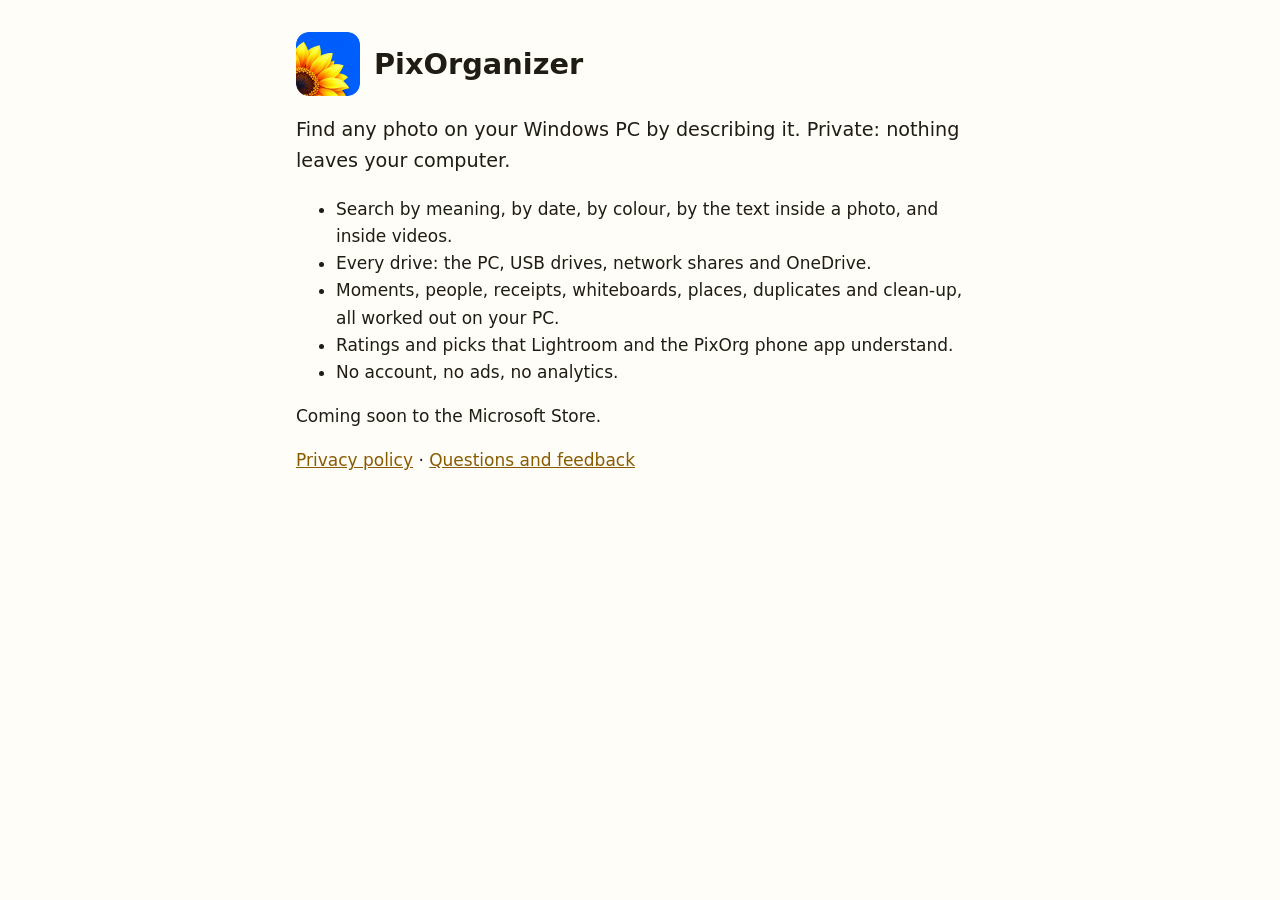
==== index.html @ e7cf0bdd "PixOrganizer home page and privacy policy Co-Authored-By: Claude Opus 5.5 <noreply@anthropic.com>" ====
<!doctype html>
<html lang="en">
<head>
<meta charset="utf-8">
<meta name="viewport" content="width=device-width, initial-scale=1">
<title>PixOrganizer</title>
<link rel="icon" href="app_icon.png">
<link rel="stylesheet" href="style.css">
</head>
<body>
<main>
<header><img src="app_icon.png" alt="" width="64" height="64"><h1>PixOrganizer</h1></header>
<p class="lead">Find any photo on your Windows PC by describing it. Private: nothing leaves your computer.</p>
<ul>
<li>Search by meaning, by date, by colour, by the text inside a photo, and inside videos.</li>
<li>Every drive: the PC, USB drives, network shares and OneDrive.</li>
<li>Moments, people, receipts, whiteboards, places, duplicates and clean-up, all worked out on your PC.</li>
<li>Ratings and picks that Lightroom and the PixOrg phone app understand.</li>
<li>No account, no ads, no analytics.</li>
</ul>
<p>Coming soon to the Microsoft Store.</p>
<p><a href="privacy/">Privacy policy</a> · <a href="https://github.com/bull1210/pixorganizer/issues">Questions and feedback</a></p>
</main>
</body>
</html>
---- style.css ----
:root { --bg: #fffdf7; --fg: #1f1c14; --muted: #6b6455; --link: #8a5a00; --code: #f2ecdc; }
@media (prefers-color-scheme: dark) { :root { --bg: #17150f; --fg: #ece6d6; --muted: #a59d8a; --link: #f2b84b; --code: #2a261c; } }
* { box-sizing: border-box; }
body { margin: 0; background: var(--bg); color: var(--fg); font: 17px/1.6 "Segoe UI", system-ui, sans-serif; }
main { max-width: 720px; margin: 0 auto; padding: 32px 16px 64px; }
header { display: flex; align-items: center; gap: 14px; }
header img { border-radius: 12px; }
h1 { font-size: 1.8rem; margin: 0; }
h2 { font-size: 1.15rem; margin-top: 2rem; }
.lead { font-size: 1.2rem; }
.muted { color: var(--muted); }
a { color: var(--link); }
code { background: var(--code); padding: 1px 5px; border-radius: 4px; word-break: break-all; }
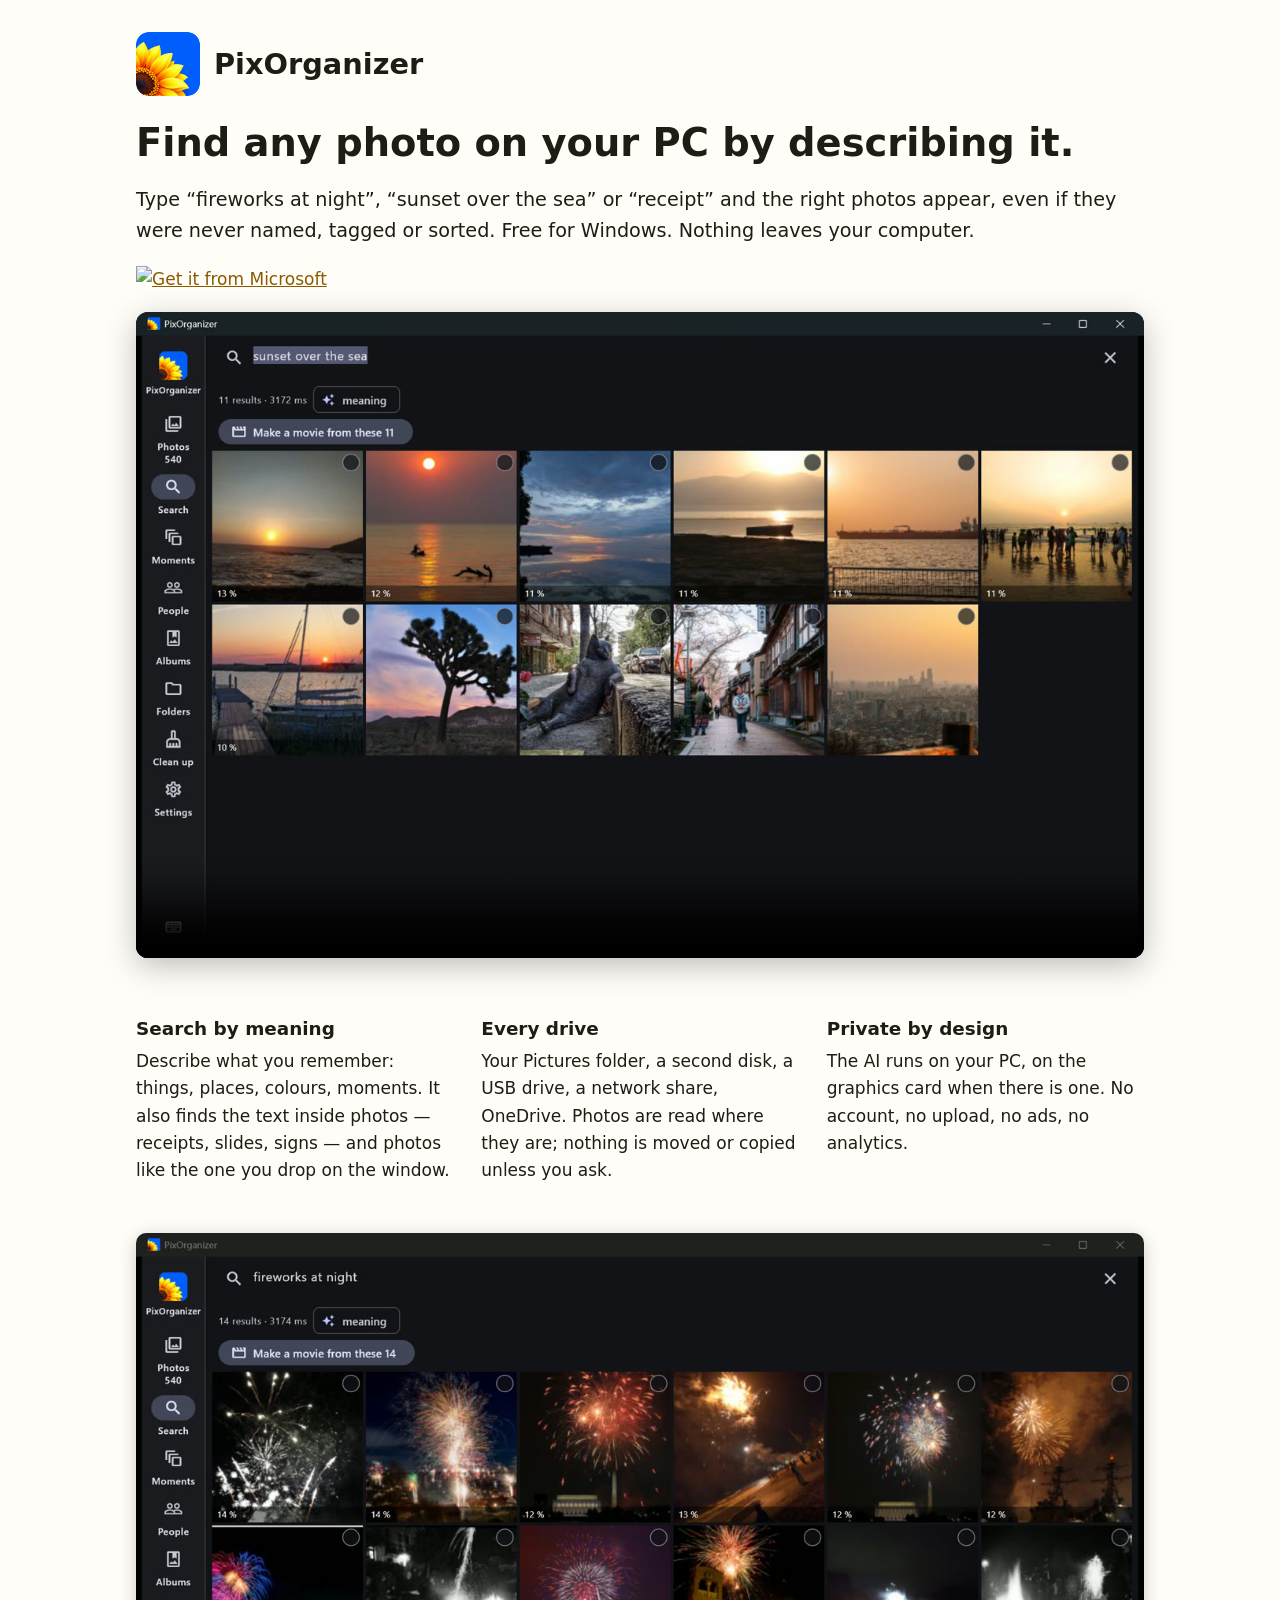
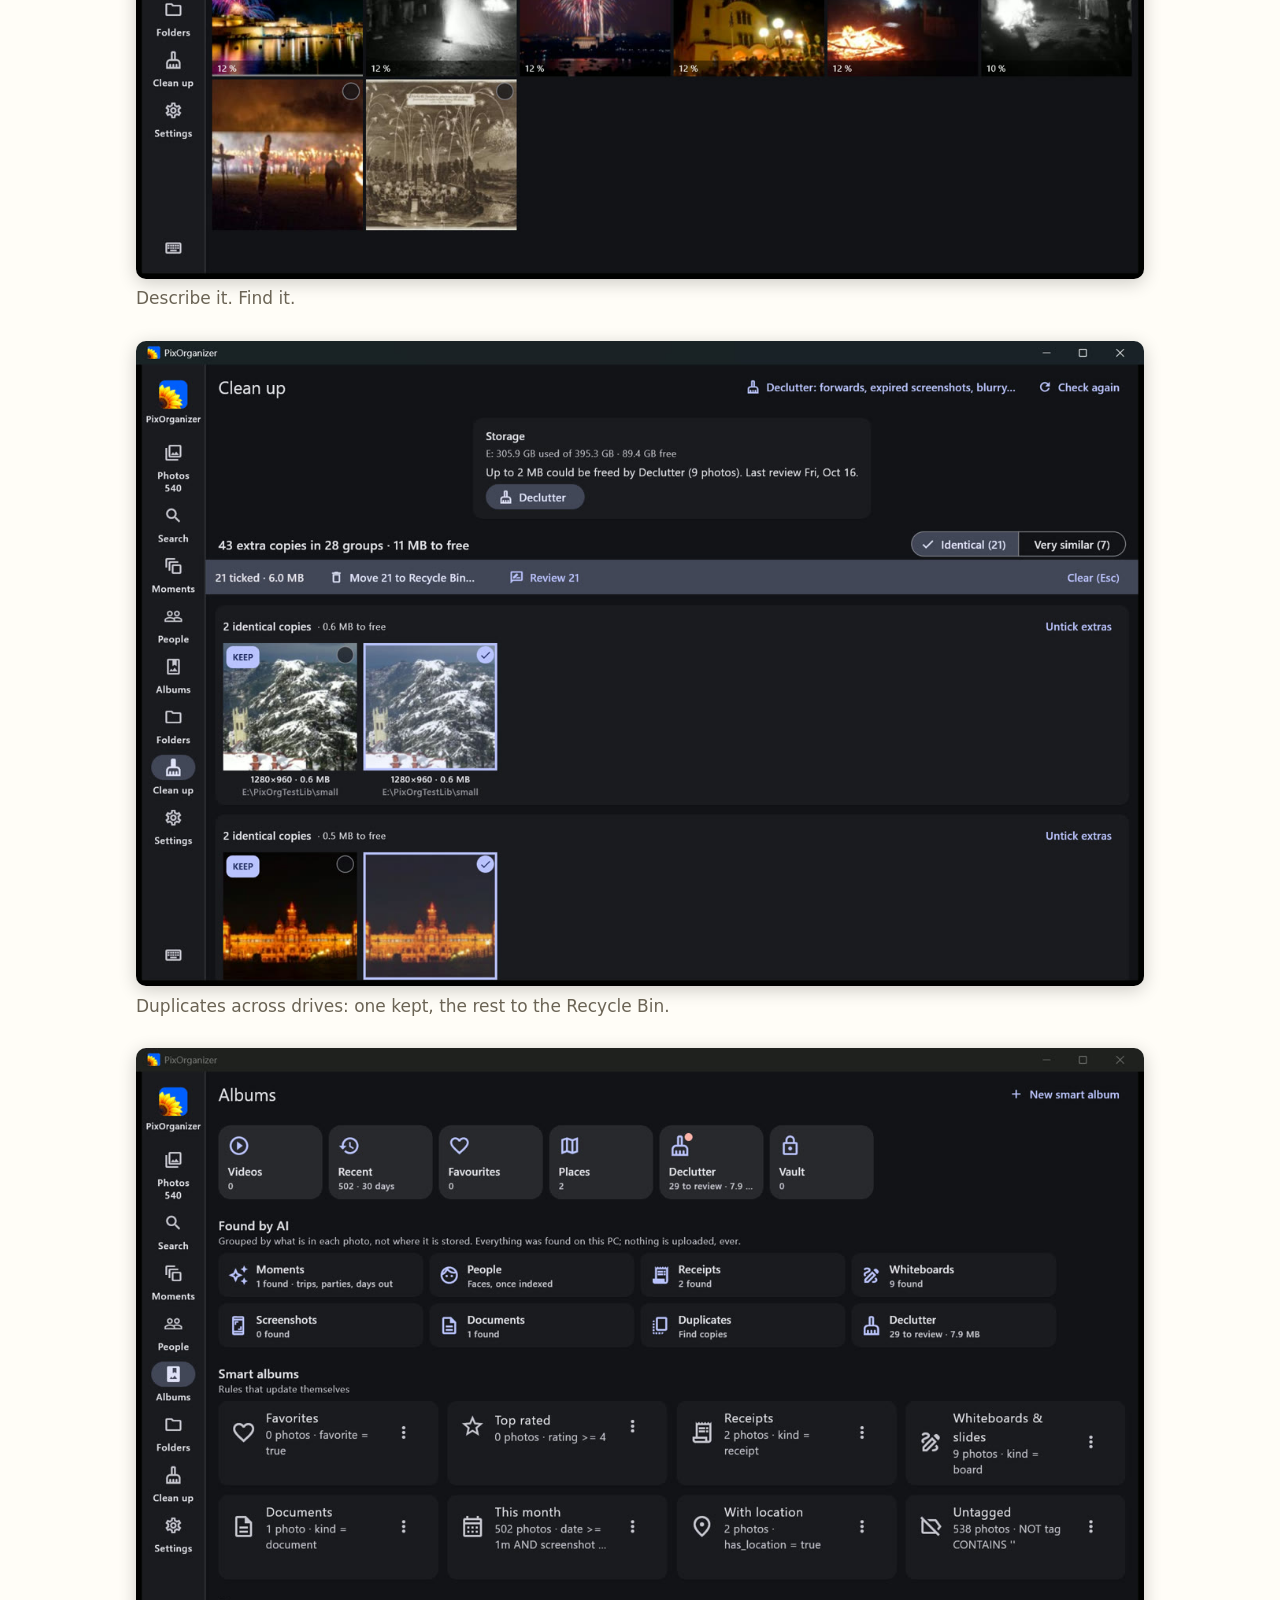
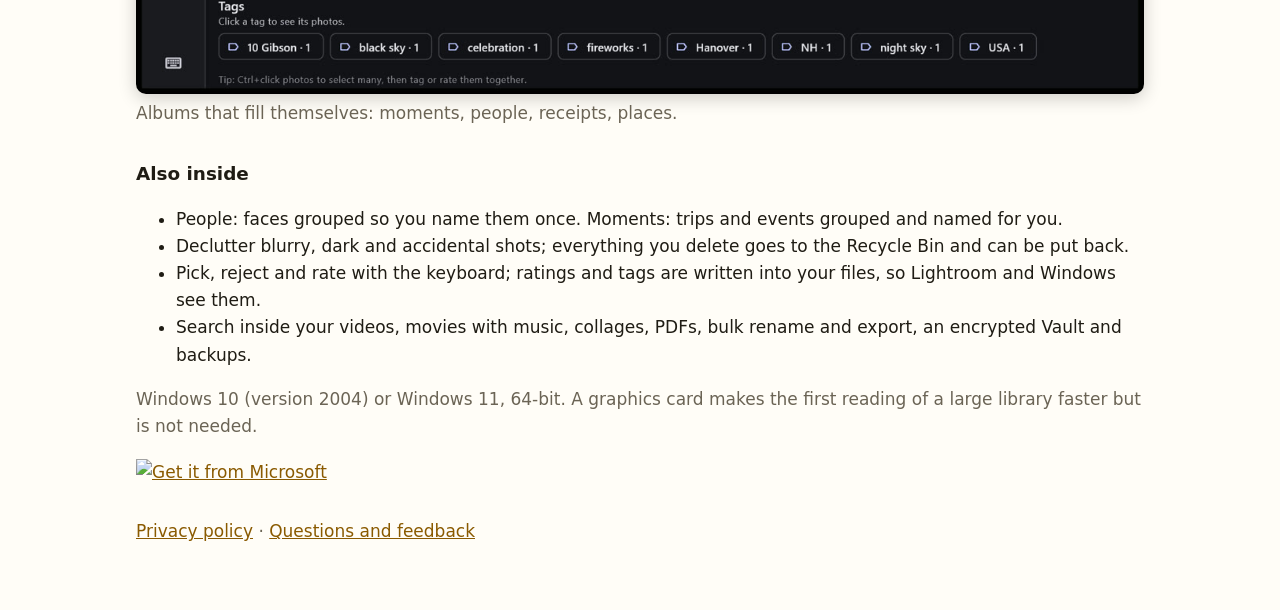
==== commit ea265249: "Home page: demo video, Microsoft Store badge, three screenshots Co-Authored-By: Claude Opus 5.5 <nor" ====
--- a/index.html
+++ b/index.html
@@ -4,22 +4,52 @@
 <meta charset="utf-8">
 <meta name="viewport" content="width=device-width, initial-scale=1">
 <title>PixOrganizer</title>
+<meta name="description" content="Find any photo on your Windows PC by describing it. Free, private: nothing leaves your computer.">
+<meta property="og:title" content="PixOrganizer: find any photo on your PC by describing it">
+<meta property="og:description" content="Free for Windows. Search by meaning, people, moments, duplicates and clean-up, all on your PC. Nothing is uploaded.">
+<meta property="og:image" content="https://bull1210.github.io/pixorganizer/media/poster.jpg">
 <link rel="icon" href="app_icon.png">
 <link rel="stylesheet" href="style.css">
 </head>
 <body>
-<main>
+<main class="home">
 <header><img src="app_icon.png" alt="" width="64" height="64"><h1>PixOrganizer</h1></header>
-<p class="lead">Find any photo on your Windows PC by describing it. Private: nothing leaves your computer.</p>
+
+<section class="hero">
+<p class="tagline">Find any photo on your PC by describing it.</p>
+<p class="lead">Type “fireworks at night”, “sunset over the sea” or “receipt” and the right photos appear, even if they were never named, tagged or sorted. Free for Windows. Nothing leaves your computer.</p>
+<p class="store"><a href="https://apps.microsoft.com/detail/9NWN0FX2PC3D?mode=direct"><img src="https://get.microsoft.com/images/en-us%20dark.svg" width="200" alt="Get it from Microsoft"></a></p>
+</section>
+
+<video class="demo" src="media/demo.mp4" poster="media/poster.jpg" autoplay muted loop playsinline controls preload="metadata">
+<a href="media/demo.mp4">Watch the demo</a>
+</video>
+
+<section class="points">
+<div><h2>Search by meaning</h2><p>Describe what you remember: things, places, colours, moments. It also finds the text inside photos — receipts, slides, signs — and photos like the one you drop on the window.</p></div>
+<div><h2>Every drive</h2><p>Your Pictures folder, a second disk, a USB drive, a network share, OneDrive. Photos are read where they are; nothing is moved or copied unless you ask.</p></div>
+<div><h2>Private by design</h2><p>The AI runs on your PC, on the graphics card when there is one. No account, no upload, no ads, no analytics.</p></div>
+</section>
+
+<section class="shots">
+<figure><img src="media/search.jpg" alt="Search results for “fireworks at night”" loading="lazy" width="1280" height="820"><figcaption>Describe it. Find it.</figcaption></figure>
+<figure><img src="media/cleanup.jpg" alt="Clean up: identical copies with one marked KEEP" loading="lazy" width="1280" height="820"><figcaption>Duplicates across drives: one kept, the rest to the Recycle Bin.</figcaption></figure>
+<figure><img src="media/albums.jpg" alt="Albums found by AI: moments, people, receipts, whiteboards" loading="lazy" width="1280" height="820"><figcaption>Albums that fill themselves: moments, people, receipts, places.</figcaption></figure>
+</section>
+
+<section>
+<h2>Also inside</h2>
 <ul>
-<li>Search by meaning, by date, by colour, by the text inside a photo, and inside videos.</li>
-<li>Every drive: the PC, USB drives, network shares and OneDrive.</li>
-<li>Moments, people, receipts, whiteboards, places, duplicates and clean-up, all worked out on your PC.</li>
-<li>Ratings and picks that Lightroom and the PixOrg phone app understand.</li>
-<li>No account, no ads, no analytics.</li>
+<li>People: faces grouped so you name them once. Moments: trips and events grouped and named for you.</li>
+<li>Declutter blurry, dark and accidental shots; everything you delete goes to the Recycle Bin and can be put back.</li>
+<li>Pick, reject and rate with the keyboard; ratings and tags are written into your files, so Lightroom and Windows see them.</li>
+<li>Search inside your videos, movies with music, collages, PDFs, bulk rename and export, an encrypted Vault and backups.</li>
 </ul>
-<p>Coming soon to the Microsoft Store.</p>
-<p><a href="privacy/">Privacy policy</a> · <a href="https://github.com/bull1210/pixorganizer/issues">Questions and feedback</a></p>
+<p class="muted">Windows 10 (version 2004) or Windows 11, 64-bit. A graphics card makes the first reading of a large library faster but is not needed.</p>
+</section>
+
+<p class="store"><a href="https://apps.microsoft.com/detail/9NWN0FX2PC3D?mode=direct"><img src="https://get.microsoft.com/images/en-us%20dark.svg" width="200" alt="Get it from Microsoft"></a></p>
+<footer><a href="privacy/">Privacy policy</a> · <a href="https://github.com/bull1210/pixorganizer/issues">Questions and feedback</a></footer>
 </main>
 </body>
 </html>
--- a/style.css
+++ b/style.css
@@ -11,3 +11,19 @@
 .muted { color: var(--muted); }
 a { color: var(--link); }
 code { background: var(--code); padding: 1px 5px; border-radius: 4px; word-break: break-all; }
+
+/* Home page */
+main.home { max-width: 1040px; }
+.hero { margin-top: 1.5rem; }
+.tagline { font-size: clamp(1.6rem, 4vw, 2.4rem); font-weight: 600; line-height: 1.2; margin: 0 0 .6rem; }
+.store { margin: 1.2rem 0; }
+.store img { display: block; height: auto; }
+.demo { display: block; width: 100%; height: auto; border-radius: 12px; background: #111; box-shadow: 0 8px 30px rgba(0,0,0,.25); }
+.points { display: grid; grid-template-columns: repeat(auto-fit, minmax(240px, 1fr)); gap: 8px 28px; margin-top: 1.5rem; }
+.points h2 { margin-bottom: .3rem; }
+.points p { margin-top: 0; }
+.shots { display: grid; gap: 28px; margin-top: 2rem; }
+.shots figure { margin: 0; }
+.shots img { display: block; width: 100%; height: auto; border-radius: 10px; box-shadow: 0 4px 18px rgba(0,0,0,.2); }
+.shots figcaption { color: var(--muted); margin-top: .4rem; }
+footer { margin-top: 2rem; color: var(--muted); }
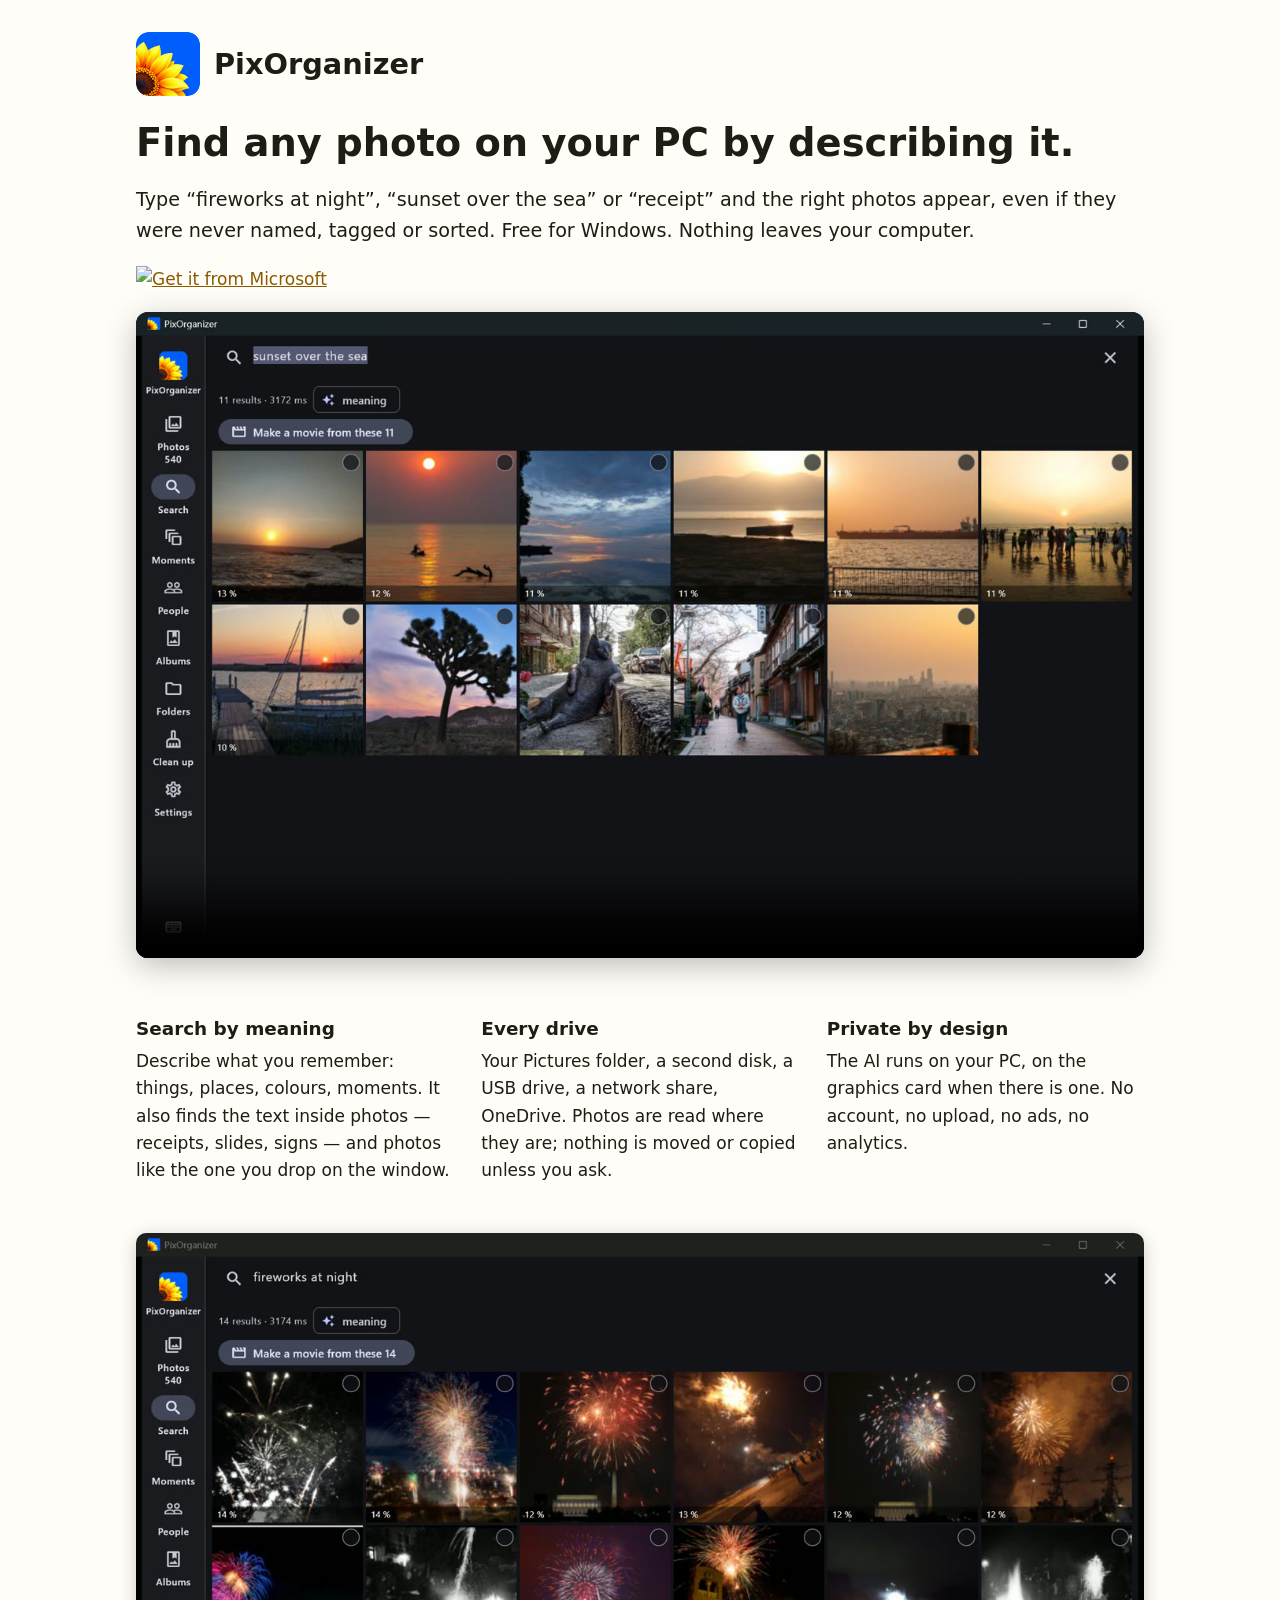
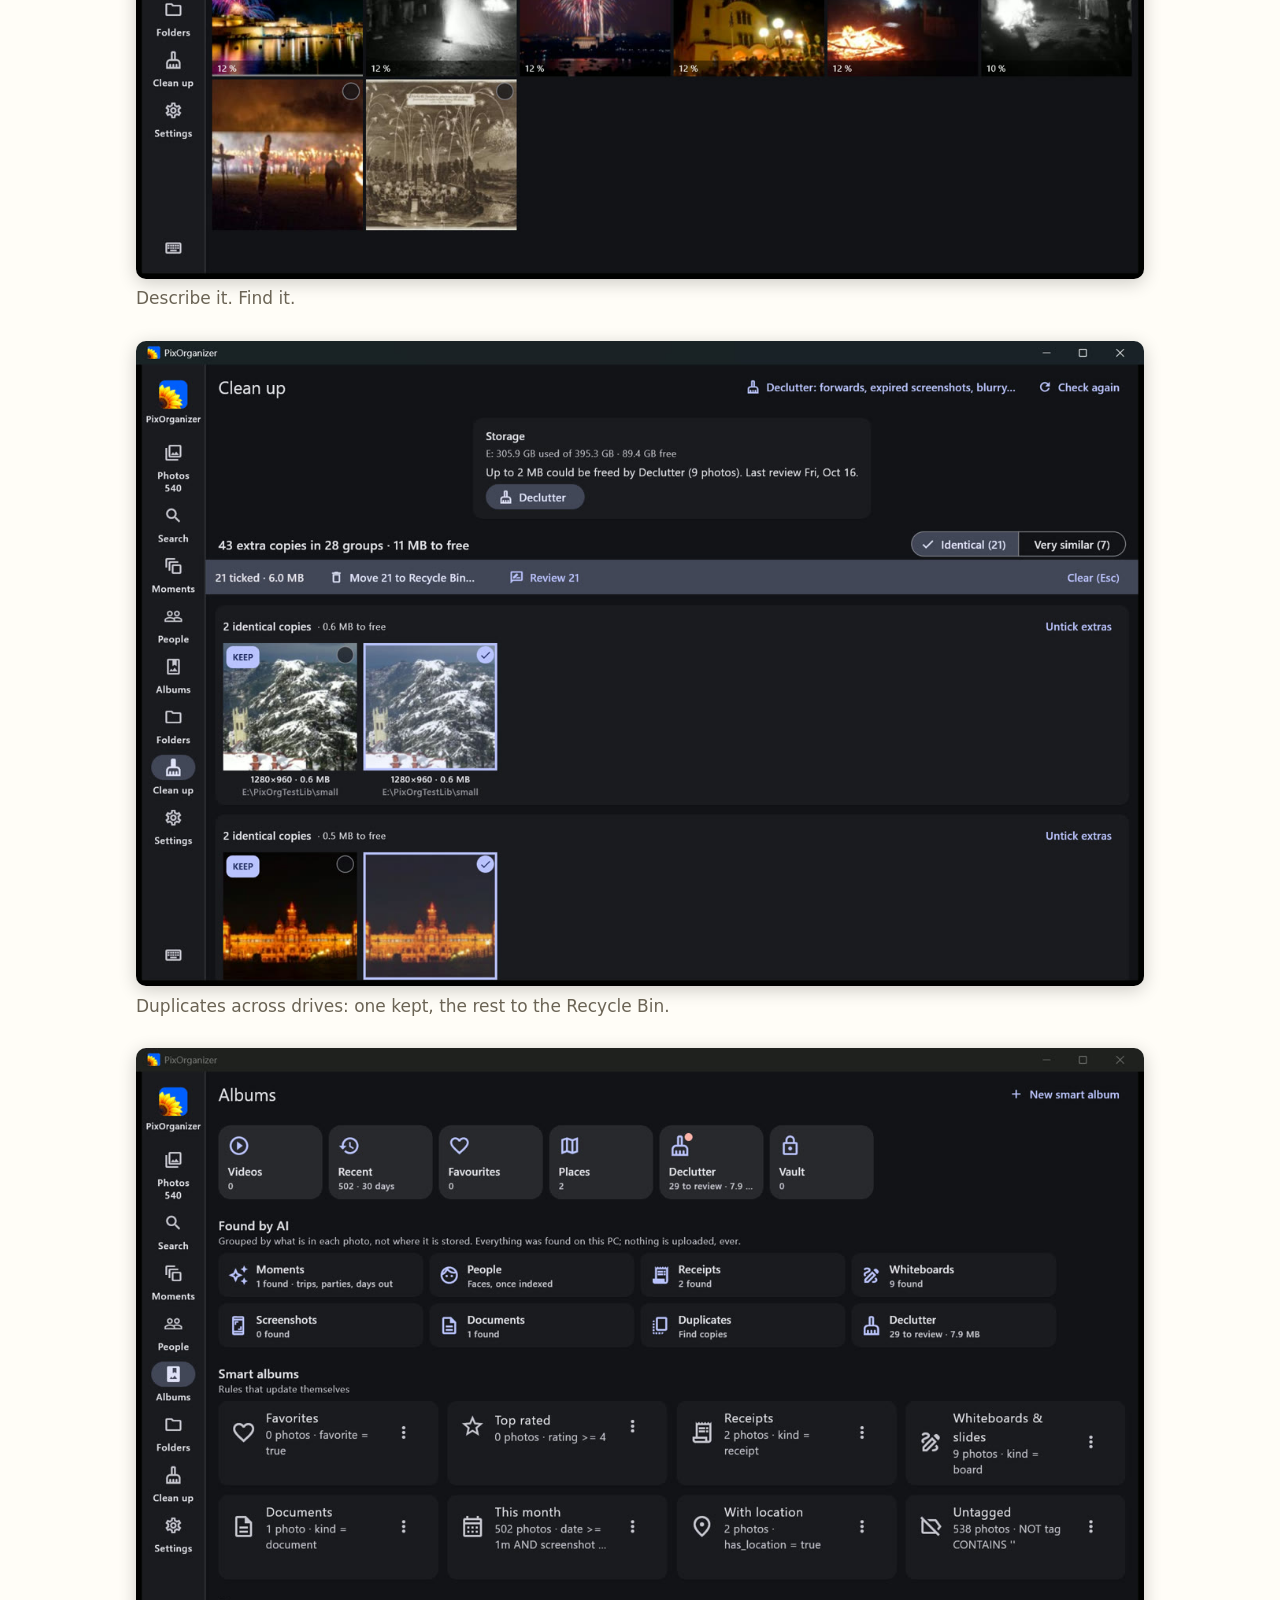
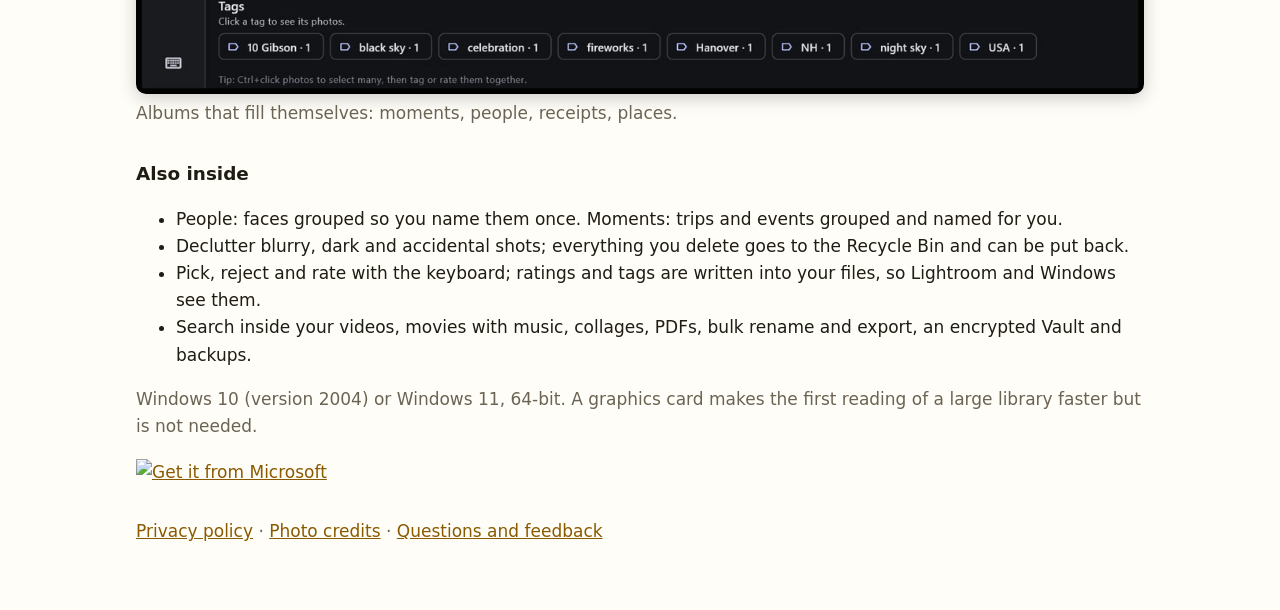
==== commit b007823b: "Photo credits for the Microsoft Store screenshots Co-Authored-By: Claude Opus 5.5 <noreply@anthropic" ====
--- a/index.html
+++ b/index.html
@@ -49,7 +49,7 @@
 </section>
 
 <p class="store"><a href="https://apps.microsoft.com/detail/9NWN0FX2PC3D?mode=direct"><img src="https://get.microsoft.com/images/en-us%20dark.svg" width="200" alt="Get it from Microsoft"></a></p>
-<footer><a href="privacy/">Privacy policy</a> · <a href="https://github.com/bull1210/pixorganizer/issues">Questions and feedback</a></footer>
+<footer><a href="privacy/">Privacy policy</a> · <a href="credits/">Photo credits</a> · <a href="https://github.com/bull1210/pixorganizer/issues">Questions and feedback</a></footer>
 </main>
 </body>
 </html>
